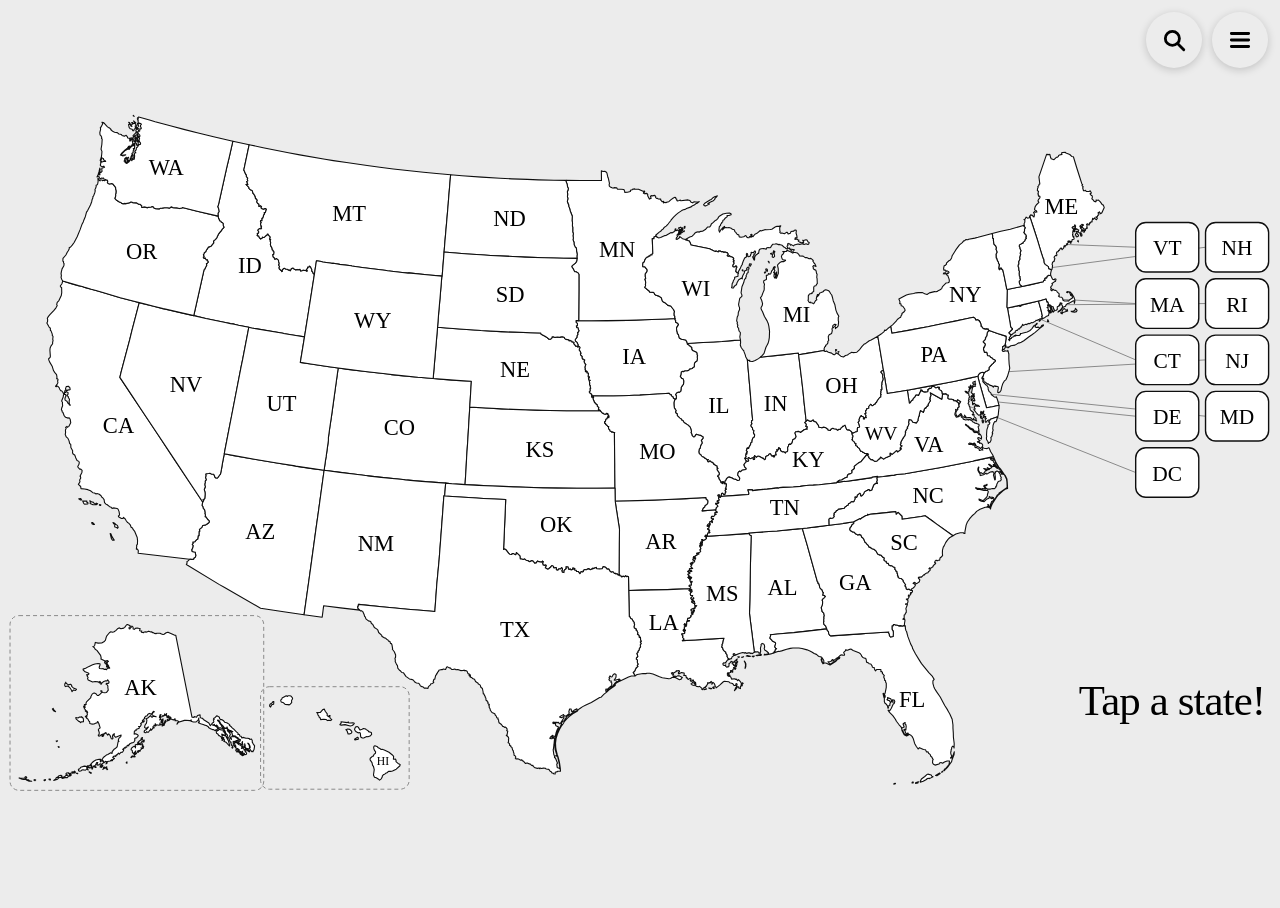
==== map/index.html @ b0f4dfda "Add the States Worked Map at /map/ A full-screen tool for activations: kids tap each state we reach " ====
<!doctype html>
<html lang="en" data-theme="light">
<head>
<meta charset="utf-8">
<meta name="viewport" content="width=device-width, initial-scale=1, viewport-fit=cover">
<title>States Worked Map</title>
<meta name="description" content="Tap each state we reach during a Parks on the Air activation and watch the map fill in.">
<meta name="theme-color" content="#ececec">
<link rel="manifest" href="manifest.webmanifest">
<link rel="icon" href="icon.svg" type="image/svg+xml">
<link rel="apple-touch-icon" href="icon-192.png">
<link rel="stylesheet" href="https://k1kfx.com/kit/k1kfx.css">
<link rel="stylesheet" href="css/style.css">
</head>
<body>
<main>
  <svg id="map" viewBox="-16 0 1122 620" preserveAspectRatio="xMidYMid meet" role="group" aria-label="Map of the United States. Tap a state to color it in.">
    <g id="frames"></g>
    <g id="leaders"></g>
    <g id="states"></g>
    <g id="boxes"></g>
    <g id="labels"></g>
    <path id="foundRing" class="found-ring" d=""/>
    <path id="focusRing" class="focus-ring" d=""/>
    <g id="count" aria-live="polite">
      <text id="countNum" x="1100" y="500" text-anchor="end"></text>
      <text id="countWord" x="1100" y="545" text-anchor="end"></text>
    </g>
    <g id="pastToggle" class="past-toggle" role="switch" aria-checked="true" aria-label="Show states from past maps in grey" tabindex="0" hidden>
      <title>Show states from past maps in grey</title>
      <rect class="pill" x="880" y="562" width="220" height="50" rx="25"/>
      <text x="1018" y="588">Past maps</text>
      <rect class="track" x="1028" y="573" width="60" height="28" rx="14"/>
      <circle class="knob" cx="1042" cy="587" r="9"/>
    </g>
  </svg>
</main>

<div class="corner">
  <button type="button" id="findBtn" class="round" aria-label="Find a state">
    <svg viewBox="0 0 24 24" aria-hidden="true"><circle cx="10.5" cy="10.5" r="6.5"/><path d="M15.5 15.5 21 21"/></svg>
  </button>
  <button type="button" id="menuBtn" class="round" aria-label="Menu">
    <svg viewBox="0 0 24 24" aria-hidden="true"><path d="M4 6h16M4 12h16M4 18h16"/></svg>
  </button>
</div>

<div id="find" class="find" hidden>
  <div class="find-row">
    <input id="findInput" type="text" placeholder="Find a state: type a name or code" autocomplete="off" autocapitalize="off" spellcheck="false" enterkeyhint="search" aria-label="Find a state">
    <button type="button" id="findClose" class="plain">Close</button>
  </div>
  <div id="findResults" class="find-results"></div>
</div>

<div id="ring" class="ring" hidden><svg viewBox="0 0 100 100" aria-hidden="true"><circle cx="50" cy="50" r="44"/></svg></div>
<div id="toast" class="toast" role="status" hidden></div>
<div id="reward" class="reward" aria-live="assertive" hidden><b id="rewardBig"></b><span id="rewardSmall"></span></div>
<div id="phoneNote" class="phone-note" hidden>Best on a tablet or laptop. <button type="button" id="phoneNoteClose" class="plain">OK</button></div>

<dialog id="menu" class="sheet">
  <h2>Menu</h2>
  <button type="button" data-act="fresh">Start fresh</button>
  <button type="button" data-act="save">Save to file</button>
  <button type="button" data-act="load">Load file</button>
  <button type="button" data-act="full" id="fullBtn">Full screen</button>
  <p class="hint">Saved in this browser only. Use <b>Save to file</b> to keep a copy.</p>
  <button type="button" data-act="close" class="plain">Close</button>
</dialog>

<dialog id="ask" class="sheet ask">
  <h2 id="askTitle"></h2>
  <p id="askText"></p>
  <div class="ask-buttons">
    <button type="button" id="askNo" class="plain">Keep</button>
    <button type="button" id="askYes" class="danger">Remove</button>
  </div>
</dialog>

<input type="file" id="fileInput" accept=".json,application/json" hidden>

<script src="js/app.js"></script>
</body>
</html>
---- map/css/style.css ----
/* States Worked Map. Uses the K1KFX kit for fonts and base colors. */
:root {
  --sea: #ececec;          /* around the map */
  --land: #ffffff;         /* a state not reached yet */
  --border: #0e0e0e;
  --today: #22c55e;        /* states reached today (black text stays readable on it) */
  --past: #bcc0c6;         /* states reached on an earlier map ("Past maps" switch on) */
  --focus: #0b57d0;        /* keyboard focus outline */
  --find: #ffd400;         /* "Find a state" flash */
  --leader: #8a8a8a;
}

[hidden] { display: none !important; }
html, body { height: 100%; overflow: hidden; }
body {
  background: var(--sea);
  overscroll-behavior: none;
  -webkit-tap-highlight-color: transparent;
  -webkit-user-select: none;
  user-select: none;
  -webkit-touch-callout: none;
}
main { position: fixed; inset: 0; padding: max(8px, env(safe-area-inset-top)) max(8px, env(safe-area-inset-right)) max(8px, env(safe-area-inset-bottom)) max(8px, env(safe-area-inset-left)); }
#map { width: 100%; height: 100%; display: block; touch-action: none; }

/* ── Map ── */
.state {
  fill: var(--land);
  stroke: var(--border);
  stroke-width: 1.1px;
  vector-effect: non-scaling-stroke;
  stroke-linejoin: round;
  cursor: pointer;
  transition: fill .25s;
}
.state.past, .box.past rect { fill: var(--past); }
.state.on, .box.on rect { fill: var(--today); }
@media (hover: hover) {
  .state:hover:not(.on), .box:hover:not(.on) rect { fill: #f1fbf4; }
  .state.past:hover, .box.past:hover rect { fill: #cbdccf; }
}
.state, .box, .past-toggle { outline: none; }   /* keyboard focus is drawn below instead */
.frame, .leader { pointer-events: none; }
.frame { fill: none; stroke: var(--leader); stroke-width: 1px; vector-effect: non-scaling-stroke; stroke-dasharray: 4 3; }
.leader { stroke: var(--leader); stroke-width: 1px; vector-effect: non-scaling-stroke; }
.box { cursor: pointer; }
.box rect { fill: var(--land); stroke: var(--border); stroke-width: 1.4px; vector-effect: non-scaling-stroke; transition: fill .25s; }
.label, .box text {
  font-family: var(--font-display);
  fill: var(--ink);
  text-anchor: middle;
  dominant-baseline: central;
  pointer-events: none;
}
.box text { font-size: 19px; }

/* Find a state: three yellow flashes, then a thick yellow outline until tapped. */
@keyframes flash { 0%, 100% { fill: var(--land); } 50% { fill: var(--find); } }
@keyframes flash-past { 0%, 100% { fill: var(--past); } 50% { fill: var(--find); } }
@keyframes flash-on { 0%, 100% { fill: var(--today); } 50% { fill: var(--find); } }
.state.flash, .box.flash rect { animation: flash .6s ease-in-out 3; }
.state.past.flash, .box.past.flash rect { animation-name: flash-past; }
.state.on.flash, .box.on.flash rect { animation-name: flash-on; }
.found-ring { fill: none; stroke: var(--find); stroke-width: 6px; vector-effect: non-scaling-stroke; stroke-linejoin: round; pointer-events: none; }
.box.found rect { stroke: var(--find); stroke-width: 6px; }
.focus-ring { fill: none; stroke: var(--focus); stroke-width: 4px; vector-effect: non-scaling-stroke; stroke-linejoin: round; pointer-events: none; }
.box:focus-visible rect, .past-toggle:focus-visible .pill { stroke: var(--focus); stroke-width: 4px; }

/* Count */
#count text { font-family: var(--font-display); fill: var(--ink); pointer-events: none; }
#countNum { font-size: 112px; letter-spacing: -0.03em; }
#countWord { font-size: 38px; letter-spacing: -0.02em; }
#count { transform-box: fill-box; transform-origin: 100% 100%; }
#count.bump { animation: bump .45s cubic-bezier(.3, 1.6, .5, 1); }
@keyframes bump { 0% { transform: scale(1); } 40% { transform: scale(1.14); } 100% { transform: scale(1); } }

/* "Past maps" switch, under the count */
.past-toggle { cursor: pointer; }
.past-toggle .pill { fill: var(--land); stroke: var(--border); stroke-width: 1.4px; vector-effect: non-scaling-stroke; }
.past-toggle text { font-family: var(--font-display); font-size: 20px; fill: var(--ink); text-anchor: end; dominant-baseline: central; pointer-events: none; }
.past-toggle .track { fill: var(--land); stroke: var(--border); stroke-width: 1.4px; vector-effect: non-scaling-stroke; transition: fill .15s; }
.past-toggle .knob { fill: var(--leader); transition: transform .15s, fill .15s; }
.past-toggle[aria-checked="true"] .track { fill: var(--past); }
.past-toggle[aria-checked="true"] .knob { fill: var(--ink); transform: translateX(32px); }
.past-toggle:active .pill { fill: #f1f1f1; }

/* ── Corner buttons ── */
.corner { position: fixed; top: max(12px, env(safe-area-inset-top)); right: max(12px, env(safe-area-inset-right)); display: flex; gap: 10px; z-index: 5; }
.round {
  width: 56px; height: 56px; border-radius: 50%; border: 0;
  background: var(--ink); color: var(--bg);
  display: grid; place-items: center; cursor: pointer;
  box-shadow: 0 2px 8px rgba(0, 0, 0, .18);
}
.round svg { width: 26px; height: 26px; fill: none; stroke: currentColor; stroke-width: 2.6; stroke-linecap: round; }
.round:active { transform: scale(.94); }

button { font: inherit; }
.plain {
  background: transparent; border: 2px solid var(--ink); color: var(--ink);
  border-radius: 999px; padding: 10px 22px; font-weight: 600; cursor: pointer;
}

/* ── Find a state ── */
.find {
  position: fixed; top: max(12px, env(safe-area-inset-top)); left: 50%; transform: translateX(-50%);
  width: min(640px, calc(100% - 32px)); z-index: 6;
  background: var(--bg); border-radius: var(--radius); padding: 14px;
  box-shadow: 0 8px 28px rgba(0, 0, 0, .22);
}
.find-row { display: flex; gap: 10px; }
.find input {
  flex: 1; min-width: 0; font: 600 22px/1.2 var(--font-body); color: var(--ink);
  border: 2px solid var(--ink); border-radius: 12px; padding: 12px 14px; background: var(--bg);
  -webkit-user-select: text; user-select: text;
}
.find-results { display: flex; flex-wrap: wrap; gap: 10px; }
.find-results:not(:empty) { margin-top: 12px; }
.find-results button {
  font: 22px/1.1 var(--font-display); letter-spacing: -0.01em;
  background: var(--card); color: var(--ink); border: 2px solid var(--ink);
  border-radius: 12px; padding: 14px 18px; min-height: 56px; cursor: pointer;
}
.find-results button small { font: 600 14px var(--font-mono); color: var(--muted); margin-left: 8px; }
.find-results .none { color: var(--muted); font-size: 17px; padding: 4px 2px; }

/* ── Long-press ring ── */
.ring { position: fixed; width: 96px; height: 96px; margin: -48px 0 0 -48px; pointer-events: none; z-index: 7; }
.ring svg { width: 100%; height: 100%; transform: rotate(-90deg); }
.ring circle { fill: rgba(255, 255, 255, .35); stroke: var(--ink); stroke-width: 9; stroke-dasharray: 277; stroke-dashoffset: 277; }
.ring.go circle { animation: ring var(--hold, 550ms) linear forwards; }
@keyframes ring { to { stroke-dashoffset: 0; } }

/* ── Toast and reward ── */
.toast {
  position: fixed; left: 50%; bottom: max(20px, env(safe-area-inset-bottom)); transform: translateX(-50%);
  background: var(--ink); color: var(--bg); font-weight: 600; font-size: 19px;
  padding: 12px 22px; border-radius: 999px; z-index: 8; pointer-events: none; white-space: nowrap;
}
.reward {
  position: fixed; left: 50%; top: 50%; transform: translate(-50%, -50%);
  display: grid; justify-items: center; gap: 4px; text-align: center;
  background: var(--today); color: var(--ink); border: 4px solid var(--ink);
  border-radius: 28px; padding: 28px 48px; z-index: 8; pointer-events: none;
  box-shadow: 0 14px 40px rgba(0, 0, 0, .25);
}
.reward b { font: clamp(48px, 9vw, 104px)/0.95 var(--font-display); letter-spacing: -0.03em; }
.reward span { font-weight: 600; font-size: clamp(18px, 2.4vw, 26px); }
.reward.show { animation: pop 3s ease-out forwards; }
@keyframes pop {
  0% { opacity: 0; transform: translate(-50%, -50%) scale(.5); }
  12% { opacity: 1; transform: translate(-50%, -50%) scale(1.08); }
  20% { transform: translate(-50%, -50%) scale(1); }
  85% { opacity: 1; transform: translate(-50%, -50%) scale(1); }
  100% { opacity: 0; transform: translate(-50%, -50%) scale(.96); }
}

.phone-note {
  position: fixed; left: 12px; bottom: 12px; z-index: 5;
  background: var(--bg); border-radius: 999px; padding: 6px 6px 6px 16px; font-size: 14px;
  display: flex; align-items: center; gap: 10px; box-shadow: 0 2px 8px rgba(0, 0, 0, .15);
}
.phone-note .plain { padding: 4px 14px; }

/* ── Dialogs ── */
.sheet {
  margin: auto; border: 0; border-radius: 22px; padding: 26px;
  width: min(420px, calc(100% - 32px));
  background: var(--bg); color: var(--ink);
  box-shadow: 0 20px 60px rgba(0, 0, 0, .3);
}
.sheet::backdrop { background: rgba(0, 0, 0, .45); }
.sheet h2 { font-size: 32px; margin: 0 0 16px; }
.sheet > button:not(.plain) {
  display: block; width: 100%; text-align: left;
  background: var(--card); color: var(--ink); border: 0; border-radius: 14px;
  padding: 16px 18px; margin-bottom: 10px; font-weight: 600; font-size: 19px; cursor: pointer;
}
.sheet > button:not(.plain):active { background: var(--card-hover); }
.sheet .hint { color: var(--muted); font-size: 14px; line-height: 1.45; margin: 6px 0 16px; }
.sheet > .plain { width: 100%; }
.ask p { color: var(--muted); font-size: 17px; margin-bottom: 22px; }
.ask-buttons { display: flex; gap: 12px; }
.ask-buttons button { flex: 1; min-height: 56px; font-size: 19px; }
.danger {
  background: var(--accent); color: var(--accent-ink); border: 2px solid var(--accent);
  border-radius: 999px; font-weight: 600; cursor: pointer;
}
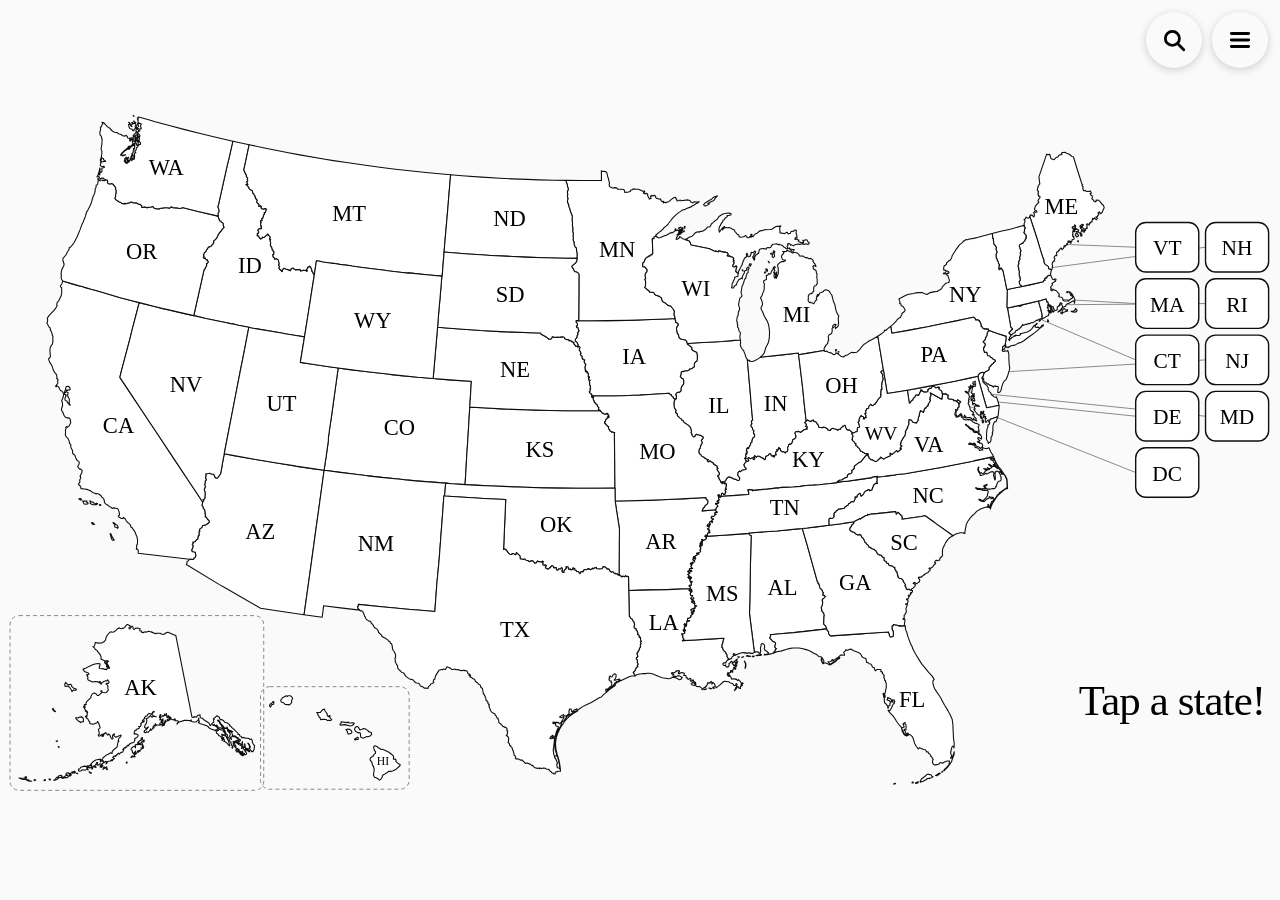
==== commit 9aefd1d2: "States map: fixes from first use on the tablets - Find's keyboard no longer leaves the map shifted d" ====
--- a/map/index.html
+++ b/map/index.html
@@ -2,10 +2,10 @@
 <html lang="en" data-theme="light">
 <head>
 <meta charset="utf-8">
-<meta name="viewport" content="width=device-width, initial-scale=1, viewport-fit=cover">
+<meta name="viewport" content="width=device-width, initial-scale=1, viewport-fit=cover, interactive-widget=overlays-content">
 <title>States Worked Map</title>
 <meta name="description" content="Tap each state we reach during a Parks on the Air activation and watch the map fill in.">
-<meta name="theme-color" content="#ececec">
+<meta name="theme-color" content="#fafafa">
 <link rel="manifest" href="manifest.webmanifest">
 <link rel="icon" href="icon.svg" type="image/svg+xml">
 <link rel="apple-touch-icon" href="icon-192.png">
@@ -26,10 +26,10 @@
       <text id="countNum" x="1100" y="500" text-anchor="end"></text>
       <text id="countWord" x="1100" y="545" text-anchor="end"></text>
     </g>
-    <g id="pastToggle" class="past-toggle" role="switch" aria-checked="true" aria-label="Show states from past maps in grey" tabindex="0" hidden>
-      <title>Show states from past maps in grey</title>
-      <rect class="pill" x="880" y="562" width="220" height="50" rx="25"/>
-      <text x="1018" y="588">Past maps</text>
+    <g id="pastToggle" class="past-toggle" role="switch" aria-checked="false" aria-label="History: show states from earlier maps in grey" tabindex="0" hidden>
+      <title>History: show states from earlier maps in grey</title>
+      <rect class="pill" x="912" y="562" width="188" height="50" rx="25"/>
+      <text x="1018" y="588">History</text>
       <rect class="track" x="1028" y="573" width="60" height="28" rx="14"/>
       <circle class="knob" cx="1042" cy="587" r="9"/>
     </g>
@@ -64,6 +64,7 @@
   <button type="button" data-act="save">Save to file</button>
   <button type="button" data-act="load">Load file</button>
   <button type="button" data-act="full" id="fullBtn">Full screen</button>
+  <button type="button" data-act="clear">Clear history</button>
   <p class="hint">Saved in this browser only. Use <b>Save to file</b> to keep a copy.</p>
   <button type="button" data-act="close" class="plain">Close</button>
 </dialog>
--- a/map/css/style.css
+++ b/map/css/style.css
@@ -1,10 +1,10 @@
 /* States Worked Map. Uses the K1KFX kit for fonts and base colors. */
 :root {
-  --sea: #ececec;          /* around the map */
+  --sea: #fafafa;          /* around the map: almost white */
   --land: #ffffff;         /* a state not reached yet */
   --border: #0e0e0e;
   --today: #22c55e;        /* states reached today (black text stays readable on it) */
-  --past: #bcc0c6;         /* states reached on an earlier map ("Past maps" switch on) */
+  --past: #dcdee1;         /* states reached on an earlier map ("History" switch on); light for e-ink */
   --focus: #0b57d0;        /* keyboard focus outline */
   --find: #ffd400;         /* "Find a state" flash */
   --leader: #8a8a8a;
@@ -12,6 +12,7 @@
 
 [hidden] { display: none !important; }
 html, body { height: 100%; overflow: hidden; }
+body { position: fixed; inset: 0; }   /* nothing for the keyboard to scroll */
 body {
   background: var(--sea);
   overscroll-behavior: none;
@@ -37,7 +38,7 @@
 .state.on, .box.on rect { fill: var(--today); }
 @media (hover: hover) {
   .state:hover:not(.on), .box:hover:not(.on) rect { fill: #f1fbf4; }
-  .state.past:hover, .box.past:hover rect { fill: #cbdccf; }
+  .state.past:hover, .box.past:hover rect { fill: #d3e6d8; }
 }
 .state, .box, .past-toggle { outline: none; }   /* keyboard focus is drawn below instead */
 .frame, .leader { pointer-events: none; }
@@ -74,7 +75,7 @@
 #count.bump { animation: bump .45s cubic-bezier(.3, 1.6, .5, 1); }
 @keyframes bump { 0% { transform: scale(1); } 40% { transform: scale(1.14); } 100% { transform: scale(1); } }
 
-/* "Past maps" switch, under the count */
+/* "History" switch, under the count */
 .past-toggle { cursor: pointer; }
 .past-toggle .pill { fill: var(--land); stroke: var(--border); stroke-width: 1.4px; vector-effect: non-scaling-stroke; }
 .past-toggle text { font-family: var(--font-display); font-size: 20px; fill: var(--ink); text-anchor: end; dominant-baseline: central; pointer-events: none; }
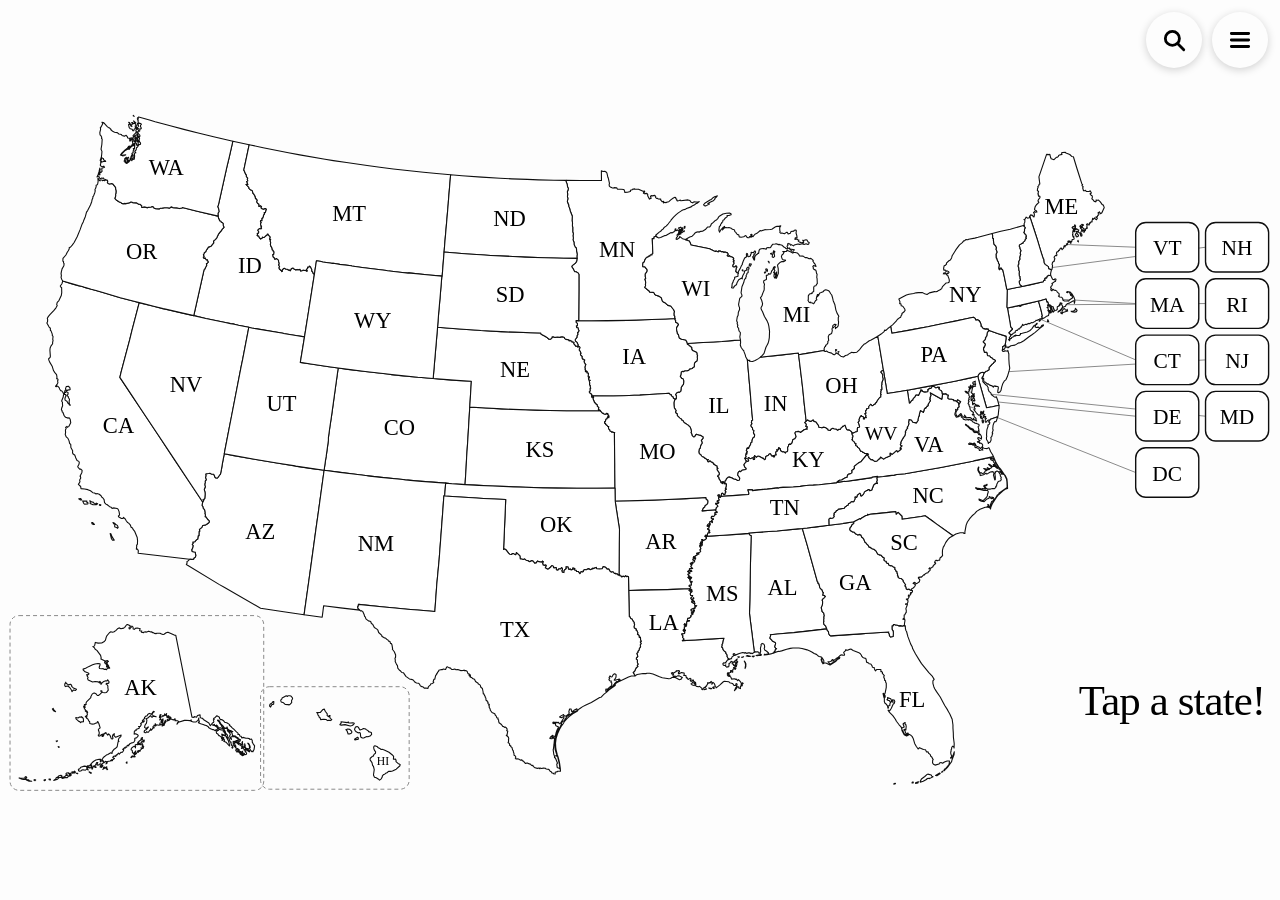
==== commit cbf1d3c8: "States map: no jumping during Find, lighter colors, kinder cheers - The map is pinned to its size wh" ====
--- a/map/index.html
+++ b/map/index.html
@@ -5,7 +5,7 @@
 <meta name="viewport" content="width=device-width, initial-scale=1, viewport-fit=cover, interactive-widget=overlays-content">
 <title>States Worked Map</title>
 <meta name="description" content="Tap each state we reach during a Parks on the Air activation and watch the map fill in.">
-<meta name="theme-color" content="#fafafa">
+<meta name="theme-color" content="#fdfdfd">
 <link rel="manifest" href="manifest.webmanifest">
 <link rel="icon" href="icon.svg" type="image/svg+xml">
 <link rel="apple-touch-icon" href="icon-192.png">
@@ -56,7 +56,6 @@
 <div id="ring" class="ring" hidden><svg viewBox="0 0 100 100" aria-hidden="true"><circle cx="50" cy="50" r="44"/></svg></div>
 <div id="toast" class="toast" role="status" hidden></div>
 <div id="reward" class="reward" aria-live="assertive" hidden><b id="rewardBig"></b><span id="rewardSmall"></span></div>
-<div id="phoneNote" class="phone-note" hidden>Best on a tablet or laptop. <button type="button" id="phoneNoteClose" class="plain">OK</button></div>
 
 <dialog id="menu" class="sheet">
   <h2>Menu</h2>
--- a/map/css/style.css
+++ b/map/css/style.css
@@ -1,10 +1,10 @@
 /* States Worked Map. Uses the K1KFX kit for fonts and base colors. */
 :root {
-  --sea: #fafafa;          /* around the map: almost white */
+  --sea: #fdfdfd;          /* around the map: almost white */
   --land: #ffffff;         /* a state not reached yet */
   --border: #0e0e0e;
   --today: #22c55e;        /* states reached today (black text stays readable on it) */
-  --past: #dcdee1;         /* states reached on an earlier map ("History" switch on); light for e-ink */
+  --past: #e8e9eb;         /* states reached on an earlier map ("History" switch on); light for e-ink */
   --focus: #0b57d0;        /* keyboard focus outline */
   --find: #ffd400;         /* "Find a state" flash */
   --leader: #8a8a8a;
@@ -156,13 +156,6 @@
   100% { opacity: 0; transform: translate(-50%, -50%) scale(.96); }
 }
 
-.phone-note {
-  position: fixed; left: 12px; bottom: 12px; z-index: 5;
-  background: var(--bg); border-radius: 999px; padding: 6px 6px 6px 16px; font-size: 14px;
-  display: flex; align-items: center; gap: 10px; box-shadow: 0 2px 8px rgba(0, 0, 0, .15);
-}
-.phone-note .plain { padding: 4px 14px; }
-
 /* ── Dialogs ── */
 .sheet {
   margin: auto; border: 0; border-radius: 22px; padding: 26px;
@@ -171,11 +164,11 @@
   box-shadow: 0 20px 60px rgba(0, 0, 0, .3);
 }
 .sheet::backdrop { background: rgba(0, 0, 0, .45); }
-.sheet h2 { font-size: 32px; margin: 0 0 16px; }
+.sheet h2 { font-size: 30px; margin: 0 0 12px; }
 .sheet > button:not(.plain) {
   display: block; width: 100%; text-align: left;
-  background: var(--card); color: var(--ink); border: 0; border-radius: 14px;
-  padding: 16px 18px; margin-bottom: 10px; font-weight: 600; font-size: 19px; cursor: pointer;
+  background: var(--card); color: var(--ink); border: 0; border-radius: 12px;
+  padding: 11px 18px; margin-bottom: 8px; font-weight: 600; font-size: 19px; cursor: pointer;
 }
 .sheet > button:not(.plain):active { background: var(--card-hover); }
 .sheet .hint { color: var(--muted); font-size: 14px; line-height: 1.45; margin: 6px 0 16px; }
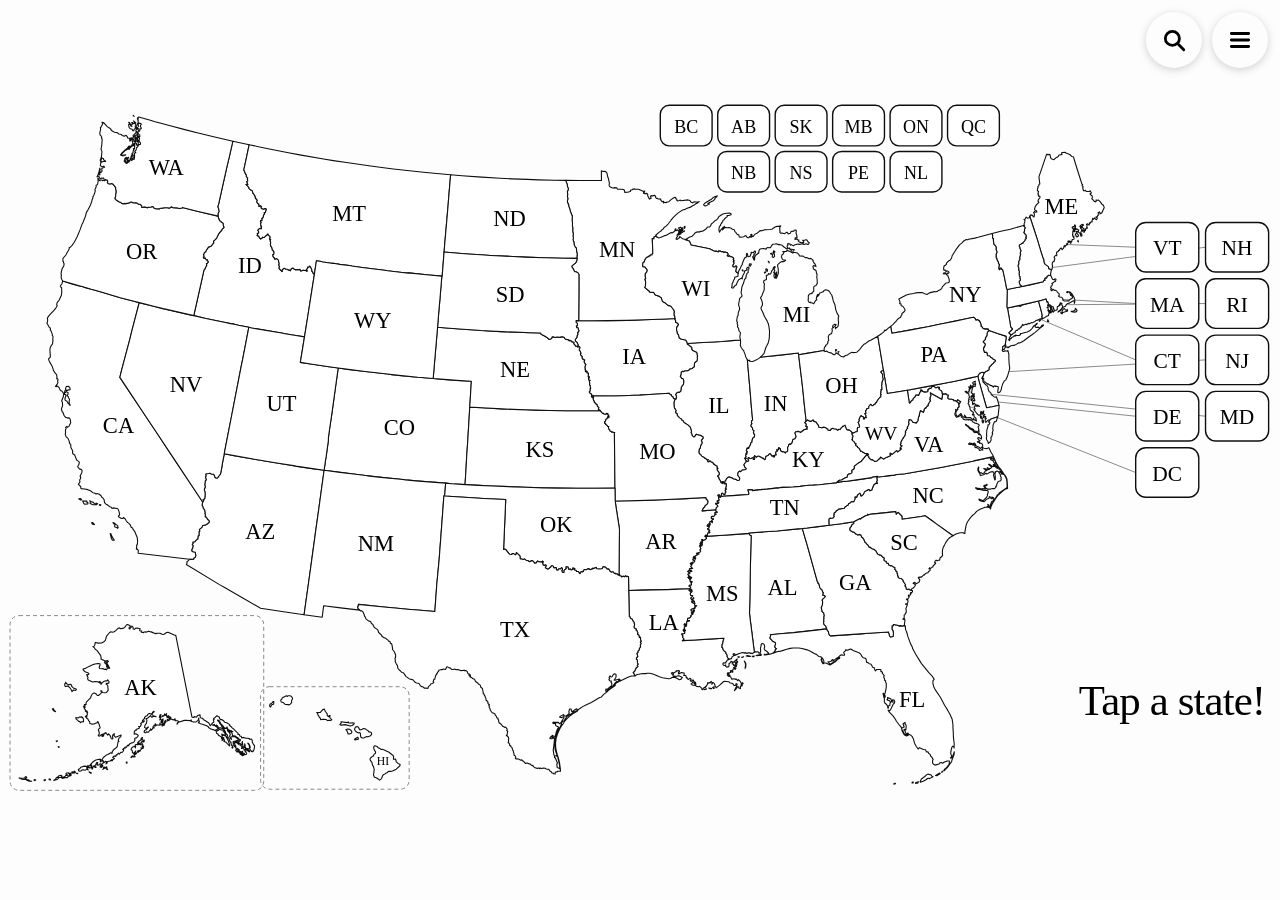
==== commit 6996c485: "States map: provinces show up in Find, drop the "All 51" cheer - Find now lists up to 6 matches, so " ====
--- a/map/index.html
+++ b/map/index.html
@@ -47,7 +47,7 @@
 
 <div id="find" class="find" hidden>
   <div class="find-row">
-    <input id="findInput" type="text" placeholder="Find a state: type a name or code" autocomplete="off" autocapitalize="off" spellcheck="false" enterkeyhint="search" aria-label="Find a state">
+    <input id="findInput" type="text" placeholder="Find a state or province" autocomplete="off" autocapitalize="off" spellcheck="false" enterkeyhint="search" aria-label="Find a state">
     <button type="button" id="findClose" class="plain">Close</button>
   </div>
   <div id="findResults" class="find-results"></div>
--- a/map/css/style.css
+++ b/map/css/style.css
@@ -54,6 +54,7 @@
   pointer-events: none;
 }
 .box text { font-size: 19px; }
+.box.prov text { font-size: 16px; }   /* Canadian provinces: smaller, rarely used */
 
 /* Find a state: three yellow flashes, then a thick yellow outline until tapped. */
 @keyframes flash { 0%, 100% { fill: var(--land); } 50% { fill: var(--find); } }
